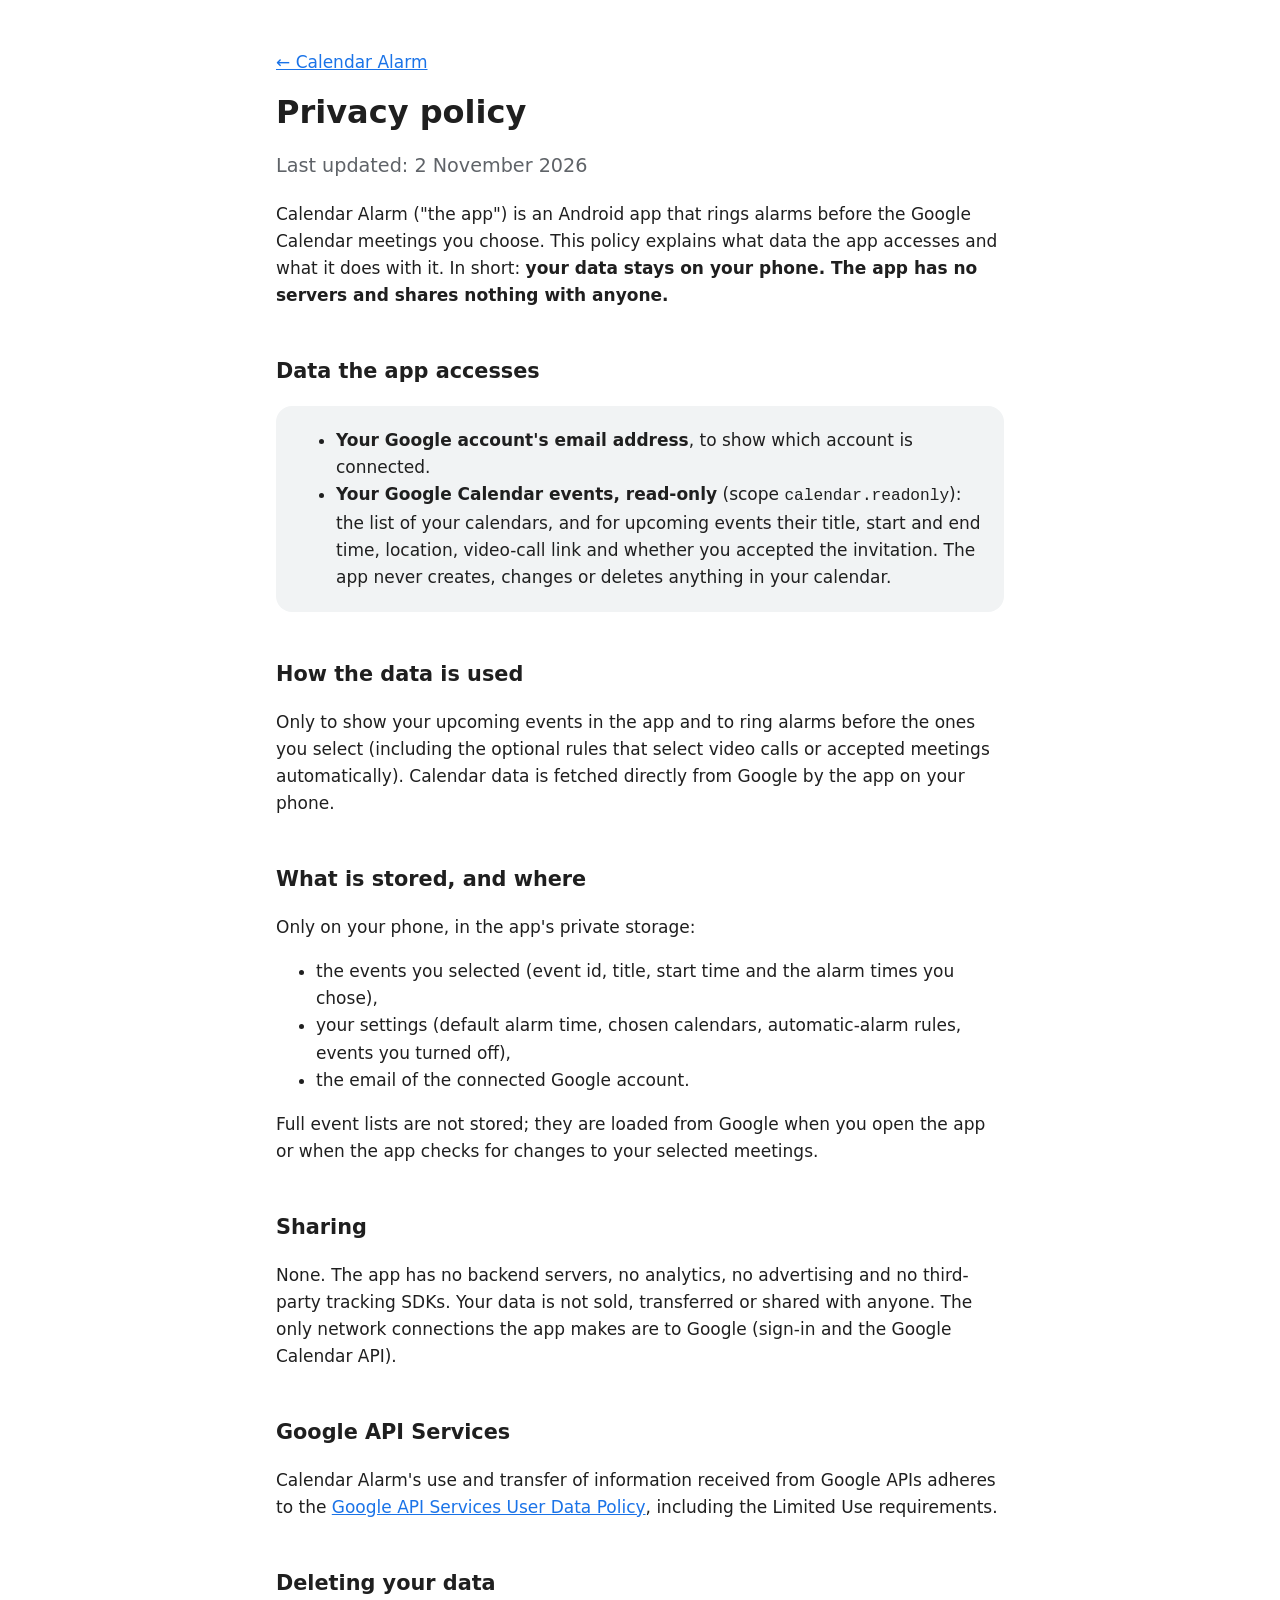
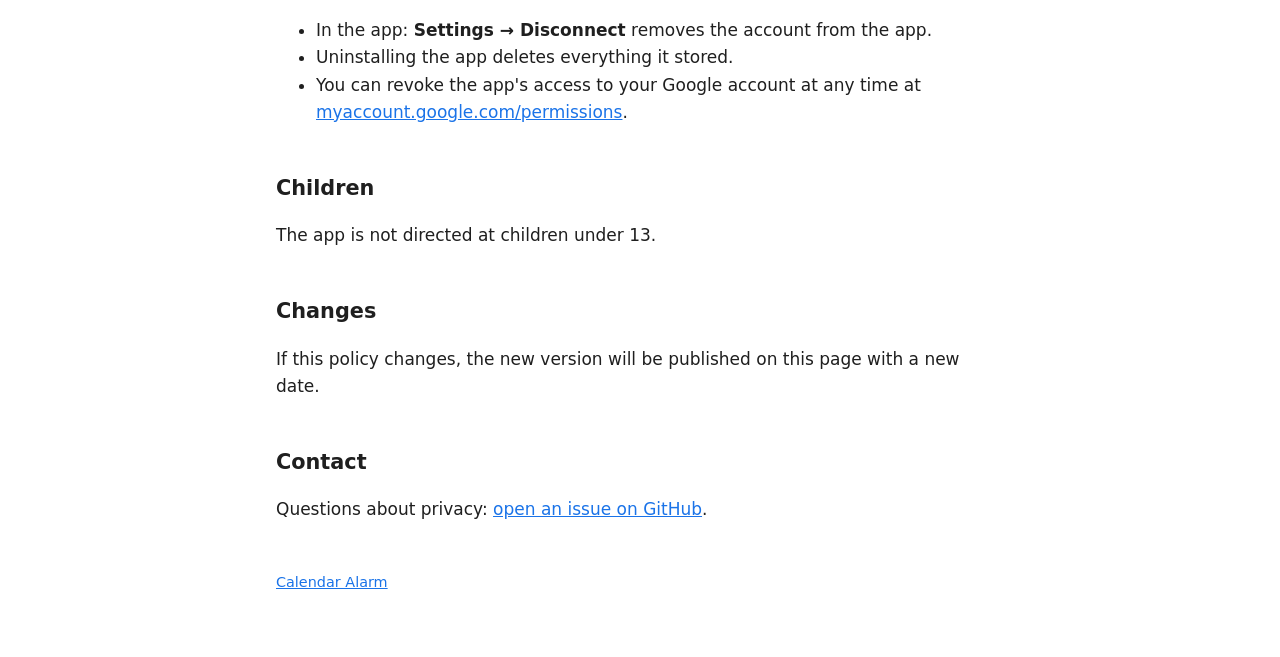
==== site/privacy.html @ b04eab53 "Website: homepage and privacy policy for Google Play and OAuth verification [skip ci] site/ is publi" ====
<!doctype html>
<html lang="en">
<head>
  <meta charset="utf-8">
  <meta name="viewport" content="width=device-width, initial-scale=1">
  <title>Calendar Alarm – Privacy policy</title>
  <link rel="icon" href="icon.svg">
  <link rel="stylesheet" href="style.css">
</head>
<body>
<main>
  <p><a href="./">← Calendar Alarm</a></p>
  <h1>Privacy policy</h1>
  <p class="lead">Last updated: 2 November 2026</p>

  <p>Calendar Alarm ("the app") is an Android app that rings alarms before the Google Calendar meetings you
    choose. This policy explains what data the app accesses and what it does with it. In short:
    <strong>your data stays on your phone. The app has no servers and shares nothing with anyone.</strong></p>

  <h2>Data the app accesses</h2>
  <div class="card">
    <ul>
      <li><strong>Your Google account's email address</strong>, to show which account is connected.</li>
      <li><strong>Your Google Calendar events, read-only</strong> (scope <code>calendar.readonly</code>): the list of
        your calendars, and for upcoming events their title, start and end time, location, video-call link and
        whether you accepted the invitation. The app never creates, changes or deletes anything in your calendar.</li>
    </ul>
  </div>

  <h2>How the data is used</h2>
  <p>Only to show your upcoming events in the app and to ring alarms before the ones you select (including the
    optional rules that select video calls or accepted meetings automatically). Calendar data is fetched directly
    from Google by the app on your phone.</p>

  <h2>What is stored, and where</h2>
  <p>Only on your phone, in the app's private storage:</p>
  <ul>
    <li>the events you selected (event id, title, start time and the alarm times you chose),</li>
    <li>your settings (default alarm time, chosen calendars, automatic-alarm rules, events you turned off),</li>
    <li>the email of the connected Google account.</li>
  </ul>
  <p>Full event lists are not stored; they are loaded from Google when you open the app or when the app checks
    for changes to your selected meetings.</p>

  <h2>Sharing</h2>
  <p>None. The app has no backend servers, no analytics, no advertising and no third-party tracking SDKs. Your data
    is not sold, transferred or shared with anyone. The only network connections the app makes are to Google
    (sign-in and the Google Calendar API).</p>

  <h2>Google API Services</h2>
  <p>Calendar Alarm's use and transfer of information received from Google APIs adheres to the
    <a href="https://developers.google.com/terms/api-services-user-data-policy">Google API Services User Data
    Policy</a>, including the Limited Use requirements.</p>

  <h2>Deleting your data</h2>
  <ul>
    <li>In the app: <strong>Settings → Disconnect</strong> removes the account from the app.</li>
    <li>Uninstalling the app deletes everything it stored.</li>
    <li>You can revoke the app's access to your Google account at any time at
      <a href="https://myaccount.google.com/permissions">myaccount.google.com/permissions</a>.</li>
  </ul>

  <h2>Children</h2>
  <p>The app is not directed at children under 13.</p>

  <h2>Changes</h2>
  <p>If this policy changes, the new version will be published on this page with a new date.</p>

  <h2>Contact</h2>
  <p>Questions about privacy: <a href="https://github.com/ferrau10/calendar-alarm/issues">open an issue on GitHub</a>.</p>

  <footer><a href="./">Calendar Alarm</a></footer>
</main>
</body>
</html>
---- site/style.css ----
:root { --bg: #ffffff; --fg: #1f1f1f; --muted: #5f6368; --accent: #1a73e8; --card: #f1f3f4; }
@media (prefers-color-scheme: dark) {
  :root { --bg: #131314; --fg: #e3e3e3; --muted: #a8abaf; --accent: #8ab4f8; --card: #1e1f20; }
}
* { box-sizing: border-box; }
body { margin: 0; background: var(--bg); color: var(--fg); font: 17px/1.6 system-ui, -apple-system, "Segoe UI", Roboto, sans-serif; }
main { max-width: 760px; margin: 0 auto; padding: 32px 16px 64px; }
header { display: flex; align-items: center; gap: 14px; }
header img { width: 56px; height: 56px; }
h1 { font-size: 2rem; line-height: 1.2; margin: 0; }
h2 { margin-top: 2.2em; font-size: 1.3rem; }
a { color: var(--accent); }
.lead { font-size: 1.2rem; color: var(--muted); }
.card { background: var(--card); border-radius: 16px; padding: 4px 20px; margin: 16px 0; }
.buttons { display: flex; flex-wrap: wrap; gap: 12px; margin: 24px 0; }
.button { display: inline-block; padding: 12px 20px; border-radius: 999px; background: var(--accent); color: var(--bg); text-decoration: none; font-weight: 600; }
.button.secondary { background: transparent; color: var(--accent); border: 1px solid var(--accent); }
footer { margin-top: 48px; color: var(--muted); font-size: .9rem; }
code { font-size: .95em; }
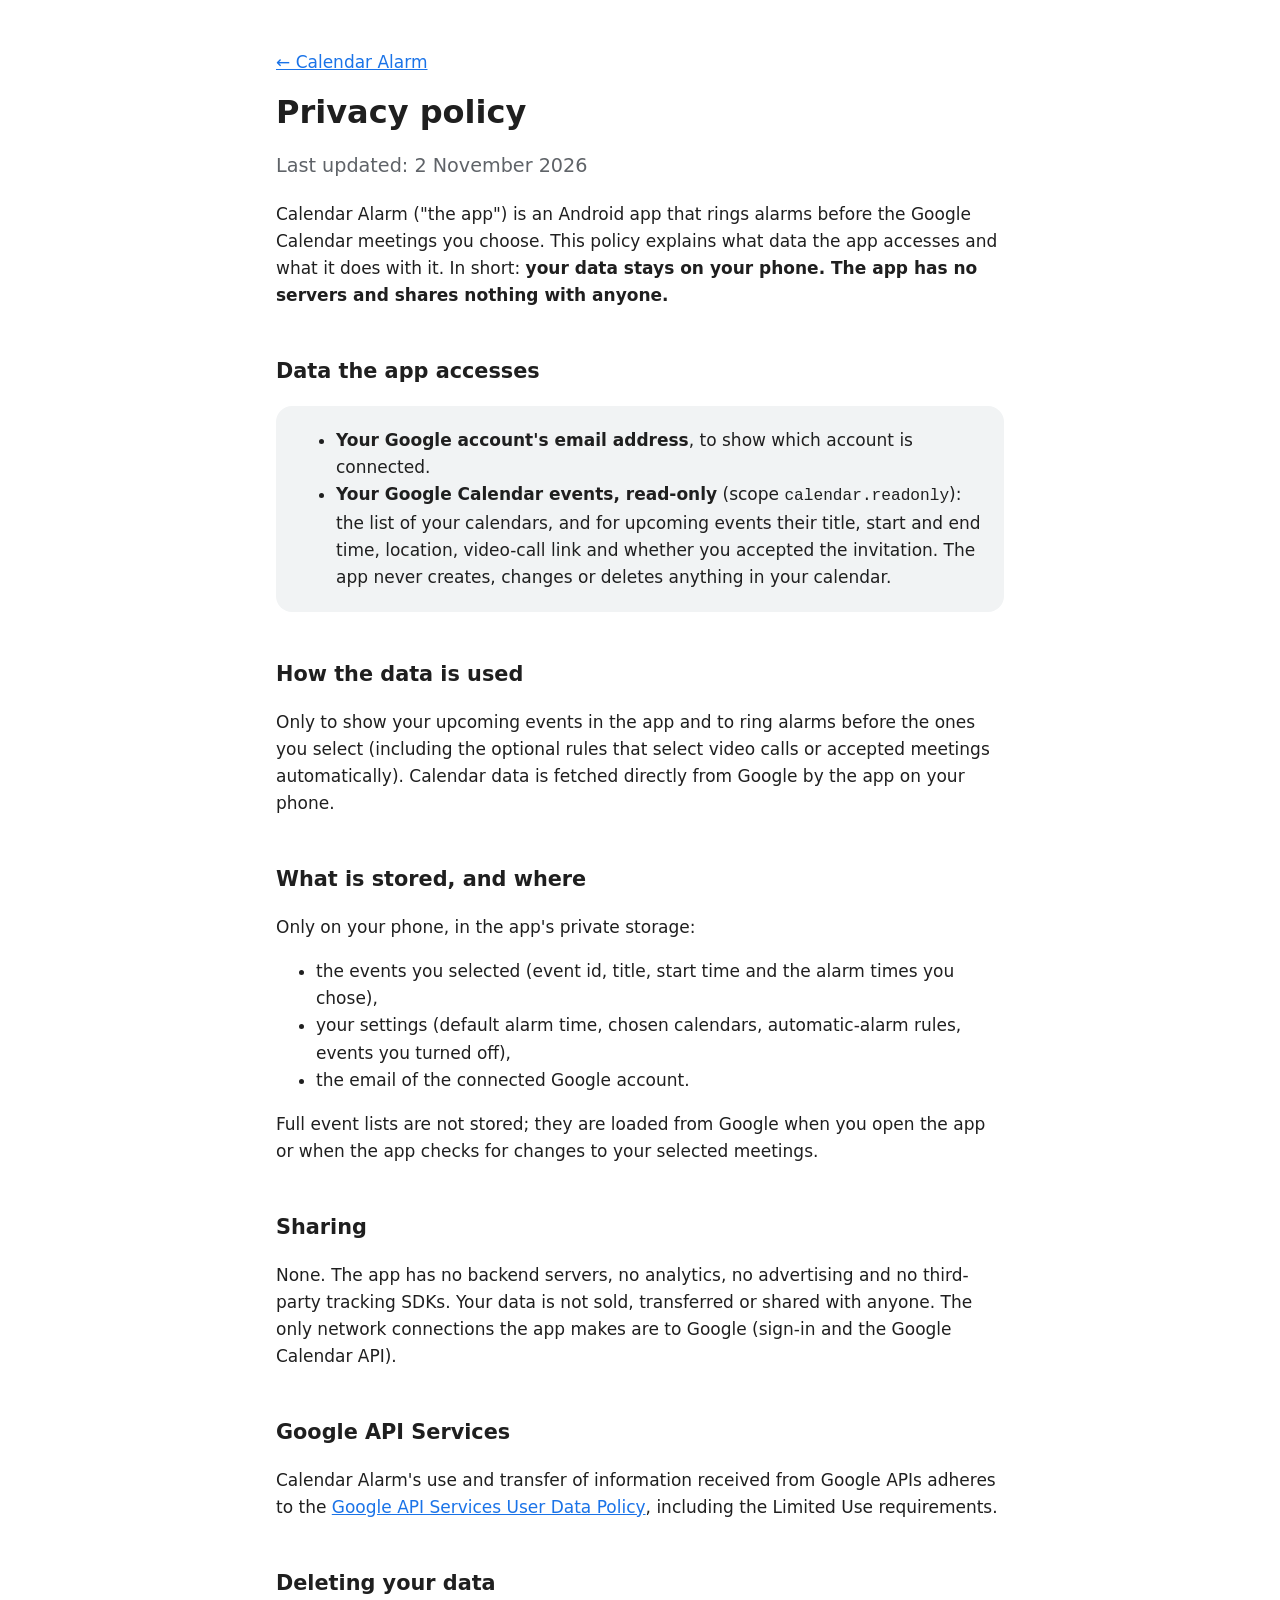
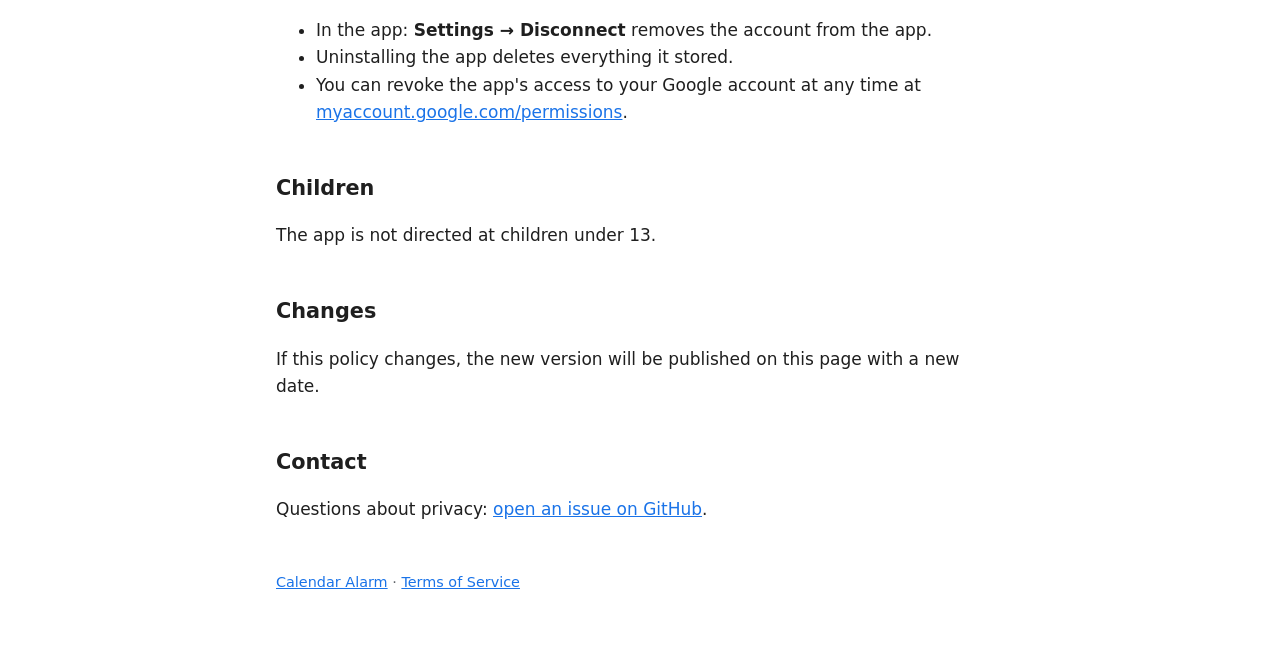
==== commit 9c80634d: "Website: Terms of Service page Linked from the homepage and privacy policy; needed for the Google OA" ====
--- a/site/privacy.html
+++ b/site/privacy.html
@@ -69,7 +69,7 @@
   <h2>Contact</h2>
   <p>Questions about privacy: <a href="https://github.com/ferrau10/calendar-alarm/issues">open an issue on GitHub</a>.</p>
 
-  <footer><a href="./">Calendar Alarm</a></footer>
+  <footer><a href="./">Calendar Alarm</a> · <a href="terms.html">Terms of Service</a></footer>
 </main>
 </body>
 </html>
